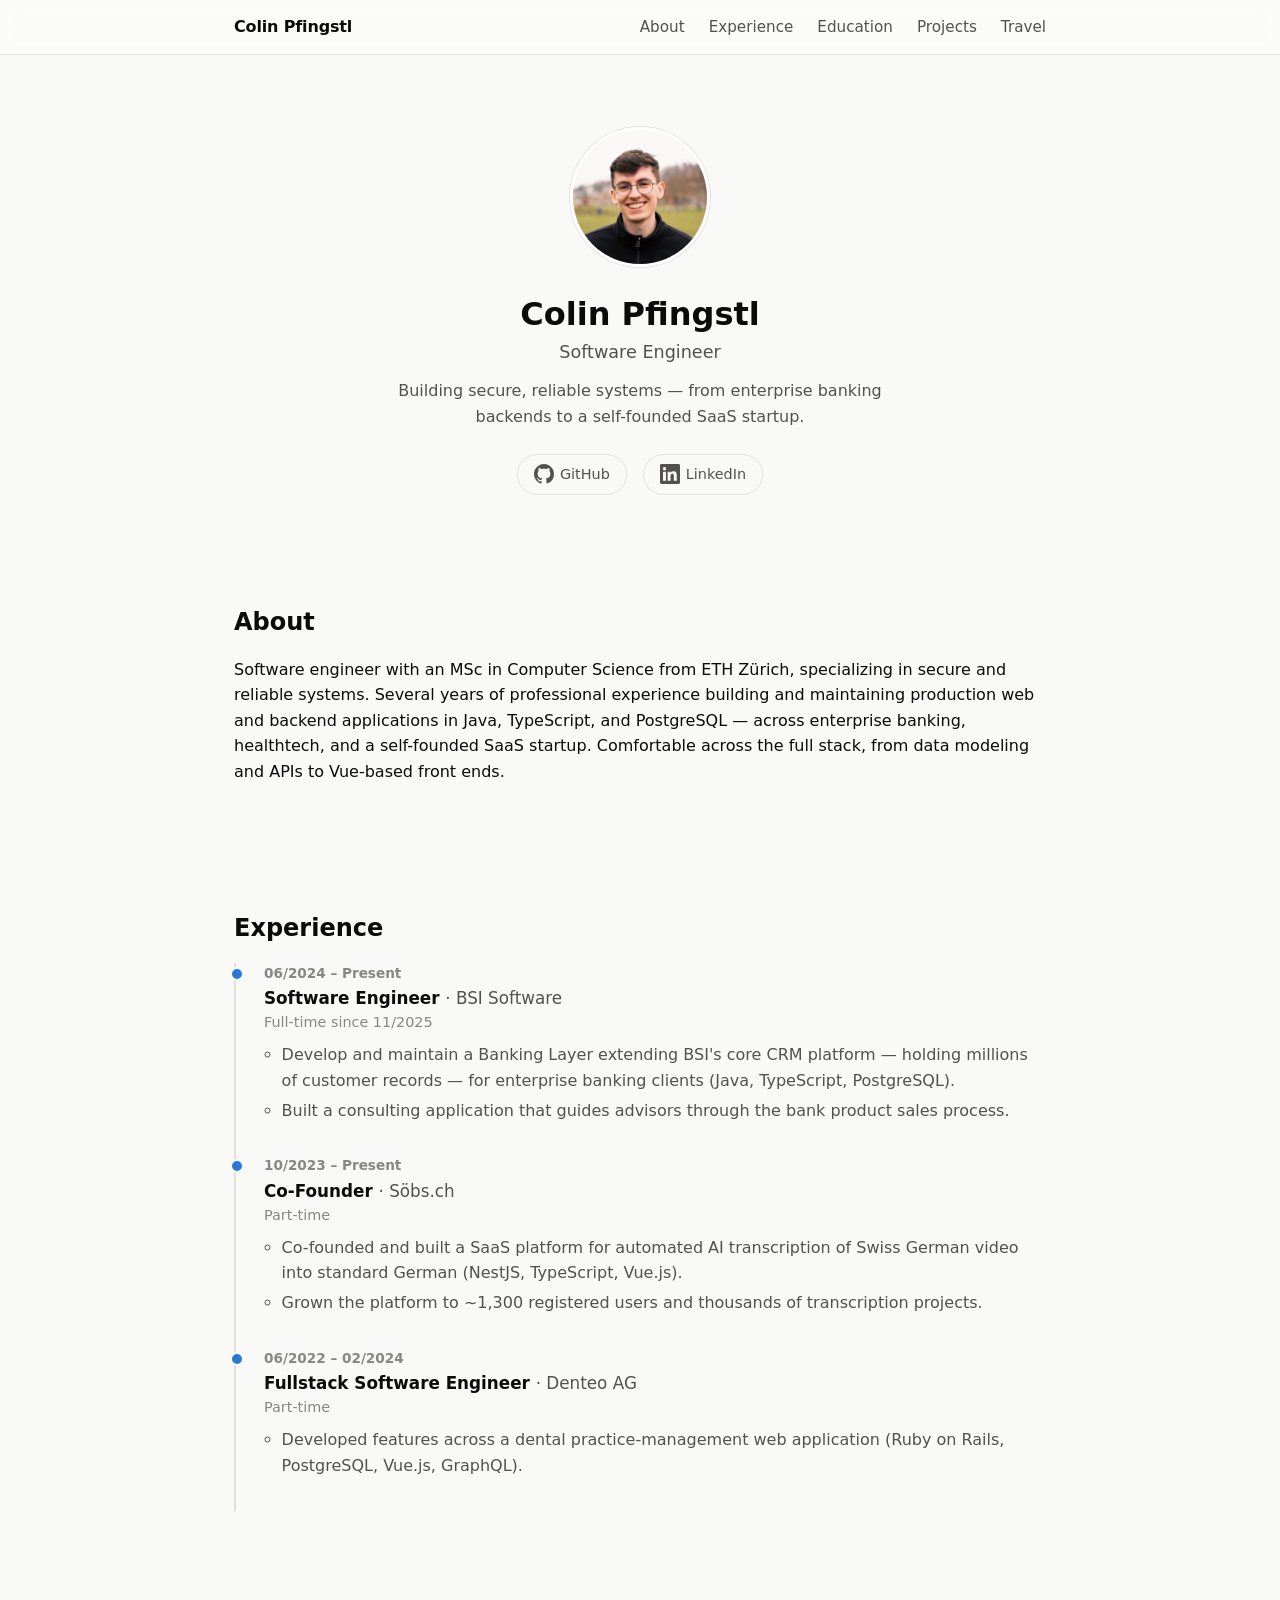
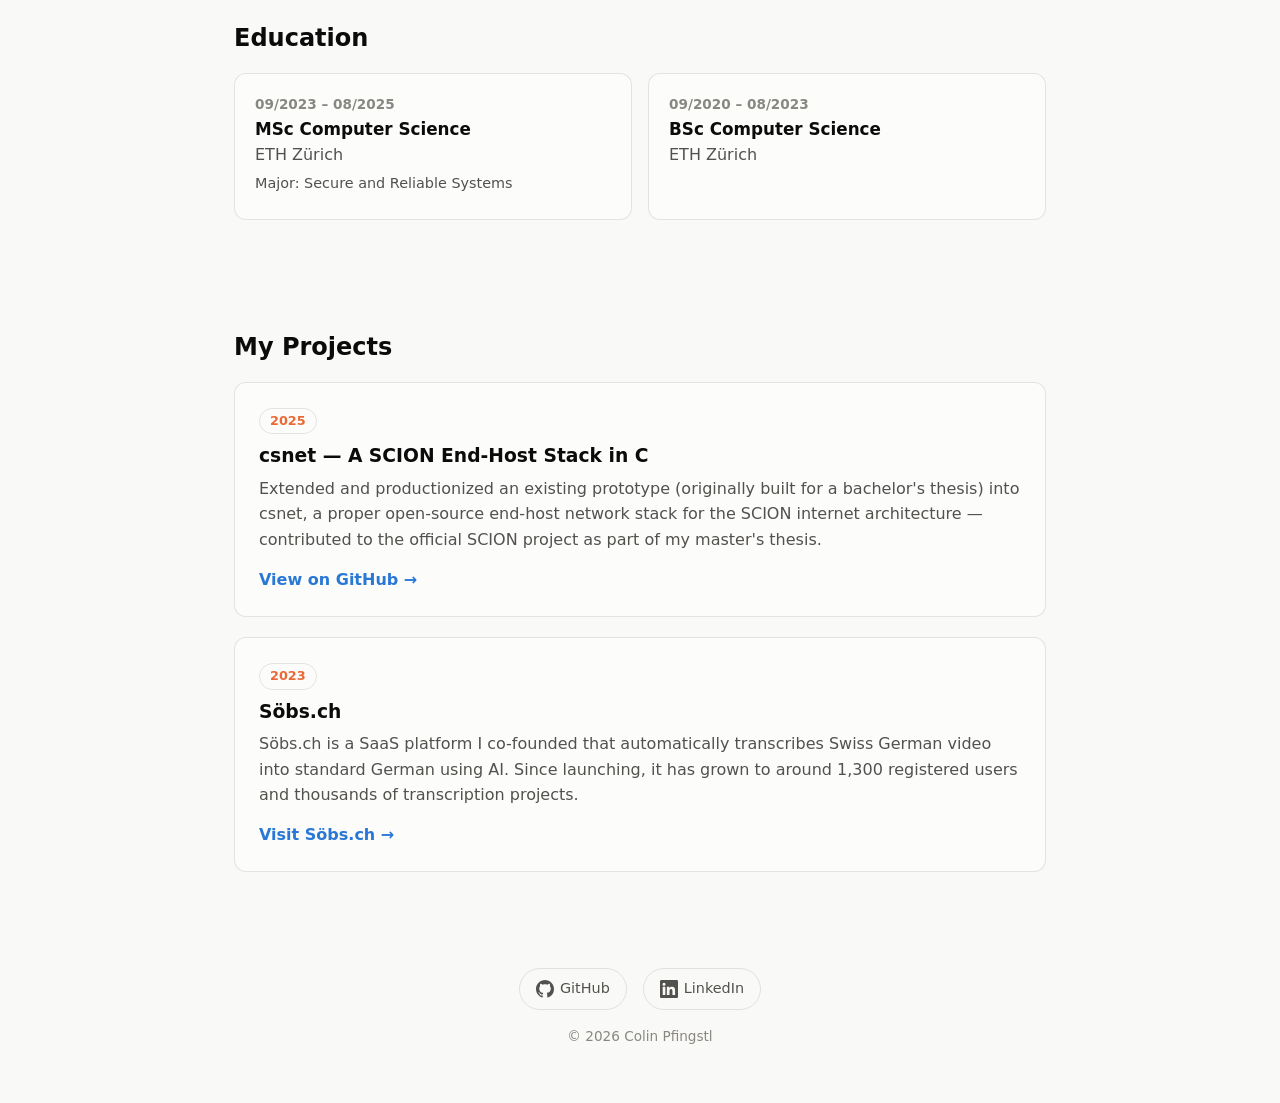
==== index.html @ 7fae69b7 "Create new personal webpage" ====
<!DOCTYPE html>
<html lang="en">
<head>
<meta charset="UTF-8">
<meta name="viewport" content="width=device-width, initial-scale=1.0">
<title>Colin Pfingstl — Software Engineer</title>
<meta name="description" content="Colin Pfingstl — Software Engineer with an MSc in Computer Science from ETH Zürich, building secure and reliable systems.">
<meta property="og:title" content="Colin Pfingstl — Software Engineer">
<meta property="og:description" content="Software engineer with an MSc in Computer Science from ETH Zürich. Experience across enterprise banking, healthtech, and a self-founded SaaS startup.">
<meta property="og:image" content="images/portrait.jpg">
<meta property="og:type" content="website">
<link rel="icon" href="images/favicon.svg" type="image/svg+xml">
<link rel="stylesheet" href="css/style.css">
</head>
<body>

<a class="skip-link" href="#main">Skip to content</a>

<nav class="site-nav">
  <div class="nav-inner">
    <a class="nav-brand" href="#top">Colin Pfingstl</a>
    <button class="nav-toggle" id="navToggle" aria-expanded="false" aria-controls="navLinks" aria-label="Toggle navigation">
      <span></span><span></span><span></span>
    </button>
    <ul class="nav-links" id="navLinks">
      <li><a href="#about">About</a></li>
      <li><a href="#experience">Experience</a></li>
      <li><a href="#education">Education</a></li>
      <li><a href="#projects">Projects</a></li>
      <li><a href="travel.html">Travel</a></li>
    </ul>
  </div>
</nav>

<header id="top" class="hero">
  <div class="hero-inner">
    <img class="hero-portrait" src="images/portrait.jpg" alt="Portrait of Colin Pfingstl" width="200" height="200">
    <h1>Colin Pfingstl</h1>
    <p class="hero-title">Software Engineer</p>
    <p class="hero-tagline">Building secure, reliable systems — from enterprise banking backends to a self-founded SaaS startup.</p>
    <ul class="social-links">
      <li>
        <a href="https://github.com/koflin" target="_blank" rel="noopener noreferrer" aria-label="GitHub profile">
          <svg viewBox="0 0 16 16" width="20" height="20" aria-hidden="true"><path fill="currentColor" d="M8 0C3.58 0 0 3.58 0 8c0 3.54 2.29 6.53 5.47 7.59.4.07.55-.17.55-.38 0-.19-.01-.82-.01-1.49-2.01.37-2.53-.49-2.69-.94-.09-.23-.48-.94-.82-1.13-.28-.15-.68-.52-.01-.53.63-.01 1.08.58 1.23.82.72 1.21 1.87.87 2.33.66.07-.52.28-.87.51-1.07-1.78-.2-3.64-.89-3.64-3.95 0-.87.31-1.59.82-2.15-.08-.2-.36-1.02.08-2.12 0 0 .67-.21 2.2.82.64-.18 1.32-.27 2-.27.68 0 1.36.09 2 .27 1.53-1.04 2.2-.82 2.2-.82.44 1.1.16 1.92.08 2.12.51.56.82 1.27.82 2.15 0 3.07-1.87 3.75-3.65 3.95.29.25.54.73.54 1.48 0 1.07-.01 1.93-.01 2.2 0 .21.15.46.55.38A8.01 8.01 0 0016 8c0-4.42-3.58-8-8-8z"/></svg>
          <span>GitHub</span>
        </a>
      </li>
      <li>
        <a href="https://www.linkedin.com/in/colin-pfingstl/" target="_blank" rel="noopener noreferrer" aria-label="LinkedIn profile">
          <svg viewBox="0 0 16 16" width="20" height="20" aria-hidden="true"><path fill="currentColor" d="M14.82 0H1.18C.53 0 0 .53 0 1.18v13.64C0 15.47.53 16 1.18 16h13.64c.65 0 1.18-.53 1.18-1.18V1.18C16 .53 15.47 0 14.82 0zM4.75 13.4H2.4V6.1h2.35v7.3zM3.58 5.1a1.36 1.36 0 110-2.72 1.36 1.36 0 010 2.72zm9.82 8.3h-2.35V9.85c0-.86-.02-1.96-1.2-1.96-1.2 0-1.39.94-1.39 1.9v3.61H6.1V6.1h2.26v1h.03c.31-.59 1.08-1.21 2.22-1.21 2.38 0 2.82 1.56 2.82 3.6v3.91z"/></svg>
          <span>LinkedIn</span>
        </a>
      </li>
    </ul>
  </div>
</header>

<main id="main">

  <section id="about" class="section">
    <div class="section-inner">
      <h2>About</h2>
      <p>Software engineer with an MSc in Computer Science from ETH Zürich, specializing in secure and reliable systems. Several years of professional experience building and maintaining production web and backend applications in Java, TypeScript, and PostgreSQL — across enterprise banking, healthtech, and a self-founded SaaS startup. Comfortable across the full stack, from data modeling and APIs to Vue-based front ends.</p>
    </div>
  </section>

  <section id="experience" class="section">
    <div class="section-inner">
      <h2>Experience</h2>
      <ol class="timeline">
        <li class="timeline-item">
          <div class="timeline-dates">06/2024 – Present</div>
          <div class="timeline-content">
            <h3>Software Engineer <span class="timeline-org">· BSI Software</span></h3>
            <p class="timeline-meta">Full-time since 11/2025</p>
            <ul>
              <li>Develop and maintain a Banking Layer extending BSI's core CRM platform — holding millions of customer records — for enterprise banking clients (Java, TypeScript, PostgreSQL).</li>
              <li>Built a consulting application that guides advisors through the bank product sales process.</li>
            </ul>
          </div>
        </li>
        <li class="timeline-item">
          <div class="timeline-dates">10/2023 – Present</div>
          <div class="timeline-content">
            <h3>Co-Founder <span class="timeline-org">· Söbs.ch</span></h3>
            <p class="timeline-meta">Part-time</p>
            <ul>
              <li>Co-founded and built a SaaS platform for automated AI transcription of Swiss German video into standard German (NestJS, TypeScript, Vue.js).</li>
              <li>Grown the platform to ~1,300 registered users and thousands of transcription projects.</li>
            </ul>
          </div>
        </li>
        <li class="timeline-item">
          <div class="timeline-dates">06/2022 – 02/2024</div>
          <div class="timeline-content">
            <h3>Fullstack Software Engineer <span class="timeline-org">· Denteo AG</span></h3>
            <p class="timeline-meta">Part-time</p>
            <ul>
              <li>Developed features across a dental practice-management web application (Ruby on Rails, PostgreSQL, Vue.js, GraphQL).</li>
            </ul>
          </div>
        </li>
      </ol>
    </div>
  </section>

  <section id="education" class="section">
    <div class="section-inner">
      <h2>Education</h2>
      <div class="edu-grid">
        <div class="edu-card">
          <div class="timeline-dates">09/2023 – 08/2025</div>
          <h3>MSc Computer Science</h3>
          <p class="timeline-org">ETH Zürich</p>
          <p class="timeline-meta">Major: Secure and Reliable Systems</p>
        </div>
        <div class="edu-card">
          <div class="timeline-dates">09/2020 – 08/2023</div>
          <h3>BSc Computer Science</h3>
          <p class="timeline-org">ETH Zürich</p>
        </div>
      </div>
    </div>
  </section>

  <section id="projects" class="section">
    <div class="section-inner">
      <h2>My Projects</h2>
      <div class="project-card">
        <div class="project-year">2025</div>
        <h3>csnet — A SCION End-Host Stack in C</h3>
        <p>Extended and productionized an existing prototype (originally built for a bachelor's thesis) into csnet, a proper open-source end-host network stack for the SCION internet architecture — contributed to the official SCION project as part of my master's thesis.</p>
        <a class="project-link" href="https://github.com/scionproto-contrib/csnet" target="_blank" rel="noopener noreferrer">View on GitHub →</a>
      </div>
      <div class="project-card">
        <div class="project-year">2023</div>
        <h3>Söbs.ch</h3>
        <p>Söbs.ch is a SaaS platform I co-founded that automatically transcribes Swiss German video into standard German using AI. Since launching, it has grown to around 1,300 registered users and thousands of transcription projects.</p>
        <a class="project-link" href="https://soebs.ch" target="_blank" rel="noopener noreferrer">Visit Söbs.ch →</a>
      </div>
    </div>
  </section>

</main>

<footer class="site-footer">
  <ul class="social-links">
    <li>
      <a href="https://github.com/koflin" target="_blank" rel="noopener noreferrer" aria-label="GitHub profile">
        <svg viewBox="0 0 16 16" width="18" height="18" aria-hidden="true"><path fill="currentColor" d="M8 0C3.58 0 0 3.58 0 8c0 3.54 2.29 6.53 5.47 7.59.4.07.55-.17.55-.38 0-.19-.01-.82-.01-1.49-2.01.37-2.53-.49-2.69-.94-.09-.23-.48-.94-.82-1.13-.28-.15-.68-.52-.01-.53.63-.01 1.08.58 1.23.82.72 1.21 1.87.87 2.33.66.07-.52.28-.87.51-1.07-1.78-.2-3.64-.89-3.64-3.95 0-.87.31-1.59.82-2.15-.08-.2-.36-1.02.08-2.12 0 0 .67-.21 2.2.82.64-.18 1.32-.27 2-.27.68 0 1.36.09 2 .27 1.53-1.04 2.2-.82 2.2-.82.44 1.1.16 1.92.08 2.12.51.56.82 1.27.82 2.15 0 3.07-1.87 3.75-3.65 3.95.29.25.54.73.54 1.48 0 1.07-.01 1.93-.01 2.2 0 .21.15.46.55.38A8.01 8.01 0 0016 8c0-4.42-3.58-8-8-8z"/></svg>
        <span>GitHub</span>
      </a>
    </li>
    <li>
      <a href="https://www.linkedin.com/in/colin-pfingstl/" target="_blank" rel="noopener noreferrer" aria-label="LinkedIn profile">
        <svg viewBox="0 0 16 16" width="18" height="18" aria-hidden="true"><path fill="currentColor" d="M14.82 0H1.18C.53 0 0 .53 0 1.18v13.64C0 15.47.53 16 1.18 16h13.64c.65 0 1.18-.53 1.18-1.18V1.18C16 .53 15.47 0 14.82 0zM4.75 13.4H2.4V6.1h2.35v7.3zM3.58 5.1a1.36 1.36 0 110-2.72 1.36 1.36 0 010 2.72zm9.82 8.3h-2.35V9.85c0-.86-.02-1.96-1.2-1.96-1.2 0-1.39.94-1.39 1.9v3.61H6.1V6.1h2.26v1h.03c.31-.59 1.08-1.21 2.22-1.21 2.38 0 2.82 1.56 2.82 3.6v3.91z"/></svg>
        <span>LinkedIn</span>
      </a>
    </li>
  </ul>
  <p>&copy; 2026 Colin Pfingstl</p>
</footer>

<script src="js/main.js"></script>
</body>
</html>
---- css/style.css ----
/* ---------- design tokens ---------- */
:root {
  color-scheme: light;
  --page-bg: #f9f9f7;
  --surface: #fcfcfb;
  --surface-raised: #ffffff;
  --text-primary: #0b0b0b;
  --text-secondary: #52514e;
  --text-muted: #898781;
  --border: rgba(11, 11, 11, 0.1);
  --gridline: #e1e0d9;
  --series-lang: #2a78d6;
  --series-infra: #eb6834;
  --series-interest: #1baf7a;
  --radius: 12px;
  --max-width: 860px;
}

@media (prefers-color-scheme: dark) {
  :root {
    color-scheme: dark;
    --page-bg: #0d0d0d;
    --surface: #1a1a19;
    --surface-raised: #202020;
    --text-primary: #ffffff;
    --text-secondary: #c3c2b7;
    --text-muted: #898781;
    --border: rgba(255, 255, 255, 0.1);
    --gridline: #2c2c2a;
    --series-lang: #3987e5;
    --series-infra: #d95926;
    --series-interest: #199e70;
  }
}

* {
  box-sizing: border-box;
}

html {
  scroll-behavior: smooth;
}

body {
  margin: 0;
  background: var(--page-bg);
  color: var(--text-primary);
  font-family: system-ui, -apple-system, "Segoe UI", sans-serif;
  line-height: 1.6;
  -webkit-font-smoothing: antialiased;
}

a {
  color: inherit;
}

.skip-link {
  position: absolute;
  left: -999px;
  top: 0;
}
.skip-link:focus {
  left: 0;
  background: var(--surface);
  padding: 8px 12px;
  z-index: 200;
}

.section-inner {
  max-width: var(--max-width);
  margin: 0 auto;
  padding: 0 24px;
}

h1, h2, h3 {
  line-height: 1.25;
}

/* ---------- nav ---------- */
.site-nav {
  position: sticky;
  top: 0;
  z-index: 100;
  background: color-mix(in srgb, var(--surface) 85%, transparent);
  backdrop-filter: blur(8px);
  border-bottom: 1px solid var(--border);
}

.nav-inner {
  max-width: var(--max-width);
  margin: 0 auto;
  padding: 14px 24px;
  display: flex;
  align-items: center;
  justify-content: space-between;
}

.nav-brand {
  font-weight: 600;
  text-decoration: none;
  letter-spacing: -0.01em;
}

.nav-links {
  list-style: none;
  display: flex;
  gap: 24px;
  margin: 0;
  padding: 0;
}

.nav-links a {
  text-decoration: none;
  color: var(--text-secondary);
  font-size: 0.95rem;
}
.nav-links a:hover {
  color: var(--text-primary);
}

.nav-toggle {
  display: none;
  flex-direction: column;
  gap: 4px;
  background: none;
  border: none;
  cursor: pointer;
  padding: 6px;
}
.nav-toggle span {
  width: 22px;
  height: 2px;
  background: var(--text-primary);
}

@media (max-width: 680px) {
  .nav-inner {
    flex-wrap: wrap;
  }
  .nav-toggle {
    display: flex;
  }
  .nav-links {
    flex: 1 1 100%;
    order: 3;
    flex-direction: column;
    gap: 0;
    background: var(--surface);
    border-bottom: 1px solid var(--border);
    max-height: 0;
    overflow: hidden;
    transition: max-height 0.25s ease;
  }
  .nav-links.is-open {
    max-height: 320px;
  }
  .nav-links a {
    display: block;
    padding: 14px 24px;
    border-top: 1px solid var(--border);
  }
}

/* ---------- hero ---------- */
.hero {
  text-align: center;
  padding: 72px 24px 56px;
}

.hero-inner {
  max-width: var(--max-width);
  margin: 0 auto;
}

.hero-portrait {
  width: 140px;
  height: 140px;
  border-radius: 50%;
  object-fit: cover;
  border: 3px solid var(--surface-raised);
  box-shadow: 0 0 0 1px var(--border);
  margin-bottom: 20px;
}

.hero h1 {
  margin: 0 0 4px;
  font-size: 2rem;
}

.hero-title {
  margin: 0 0 12px;
  color: var(--text-secondary);
  font-size: 1.1rem;
}

.hero-tagline {
  max-width: 520px;
  margin: 0 auto 24px;
  color: var(--text-secondary);
}

.social-links {
  list-style: none;
  display: flex;
  justify-content: center;
  gap: 16px;
  margin: 0;
  padding: 0;
}

.social-links a {
  display: inline-flex;
  align-items: center;
  gap: 6px;
  text-decoration: none;
  color: var(--text-secondary);
  border: 1px solid var(--border);
  border-radius: 999px;
  padding: 8px 16px;
  font-size: 0.9rem;
  transition: color 0.15s, border-color 0.15s;
}
.social-links a:hover {
  color: var(--text-primary);
  border-color: var(--text-secondary);
}

/* ---------- sections ---------- */
.section {
  padding: 56px 0;
  opacity: 0;
  transform: translateY(12px);
  transition: opacity 0.5s ease, transform 0.5s ease;
}
.section.is-visible {
  opacity: 1;
  transform: none;
}

.section h2 {
  font-size: 1.5rem;
  margin: 0 0 20px;
}

.section-intro {
  color: var(--text-secondary);
  margin-top: -8px;
}

/* ---------- timeline ---------- */
.timeline {
  list-style: none;
  margin: 0;
  padding: 0;
  border-left: 2px solid var(--gridline);
}

.timeline-item {
  position: relative;
  padding: 0 0 28px 28px;
  opacity: 0;
  transform: translateY(10px);
  transition: opacity 0.5s ease, transform 0.5s ease;
}
.timeline-item.is-visible {
  opacity: 1;
  transform: none;
}

.timeline-item::before {
  content: "";
  position: absolute;
  left: -6px;
  top: 4px;
  width: 10px;
  height: 10px;
  border-radius: 50%;
  background: var(--series-lang);
  border: 2px solid var(--page-bg);
}

.timeline-dates {
  font-size: 0.85rem;
  color: var(--text-muted);
  font-weight: 600;
  margin-bottom: 4px;
}

.timeline-content h3 {
  margin: 0 0 2px;
  font-size: 1.05rem;
}

.timeline-org {
  color: var(--text-secondary);
  font-weight: 400;
}

.timeline-meta {
  margin: 0 0 8px;
  color: var(--text-muted);
  font-size: 0.9rem;
}

.timeline-content ul {
  margin: 0;
  padding-left: 1.1em;
  color: var(--text-secondary);
}
.timeline-content li {
  margin-bottom: 4px;
}

/* ---------- education ---------- */
.edu-grid {
  display: grid;
  grid-template-columns: 1fr 1fr;
  gap: 16px;
}
@media (max-width: 600px) {
  .edu-grid {
    grid-template-columns: 1fr;
  }
}

.edu-card {
  background: var(--surface);
  border: 1px solid var(--border);
  border-radius: var(--radius);
  padding: 20px;
  opacity: 0;
  transform: translateY(10px);
  transition: opacity 0.5s ease, transform 0.5s ease;
}
.edu-card.is-visible {
  opacity: 1;
  transform: none;
}
.edu-card h3 {
  margin: 4px 0 2px;
  font-size: 1.05rem;
}
.edu-card p {
  margin: 0 0 4px;
  color: var(--text-secondary);
}

/* ---------- project card ---------- */
.project-card {
  background: var(--surface);
  border: 1px solid var(--border);
  border-radius: var(--radius);
  padding: 24px;
  position: relative;
  opacity: 0;
  transform: translateY(10px);
  transition: opacity 0.5s ease, transform 0.5s ease;
}
.project-card + .project-card {
  margin-top: 20px;
}
.project-card.is-visible {
  opacity: 1;
  transform: none;
}

.project-year {
  display: inline-block;
  font-size: 0.8rem;
  font-weight: 600;
  color: var(--series-infra);
  border: 1px solid var(--border);
  border-radius: 999px;
  padding: 2px 10px;
  margin-bottom: 10px;
}

.project-card h3 {
  margin: 0 0 8px;
}

.project-card p {
  color: var(--text-secondary);
  margin: 0 0 14px;
}

.project-link {
  text-decoration: none;
  font-weight: 600;
  color: var(--series-lang);
}
.project-link:hover {
  text-decoration: underline;
}

/* ---------- footer ---------- */
.site-footer {
  text-align: center;
  padding: 40px 24px 56px;
  color: var(--text-muted);
}
.site-footer .social-links {
  margin-bottom: 16px;
}
.site-footer p {
  margin: 0;
  font-size: 0.85rem;
}
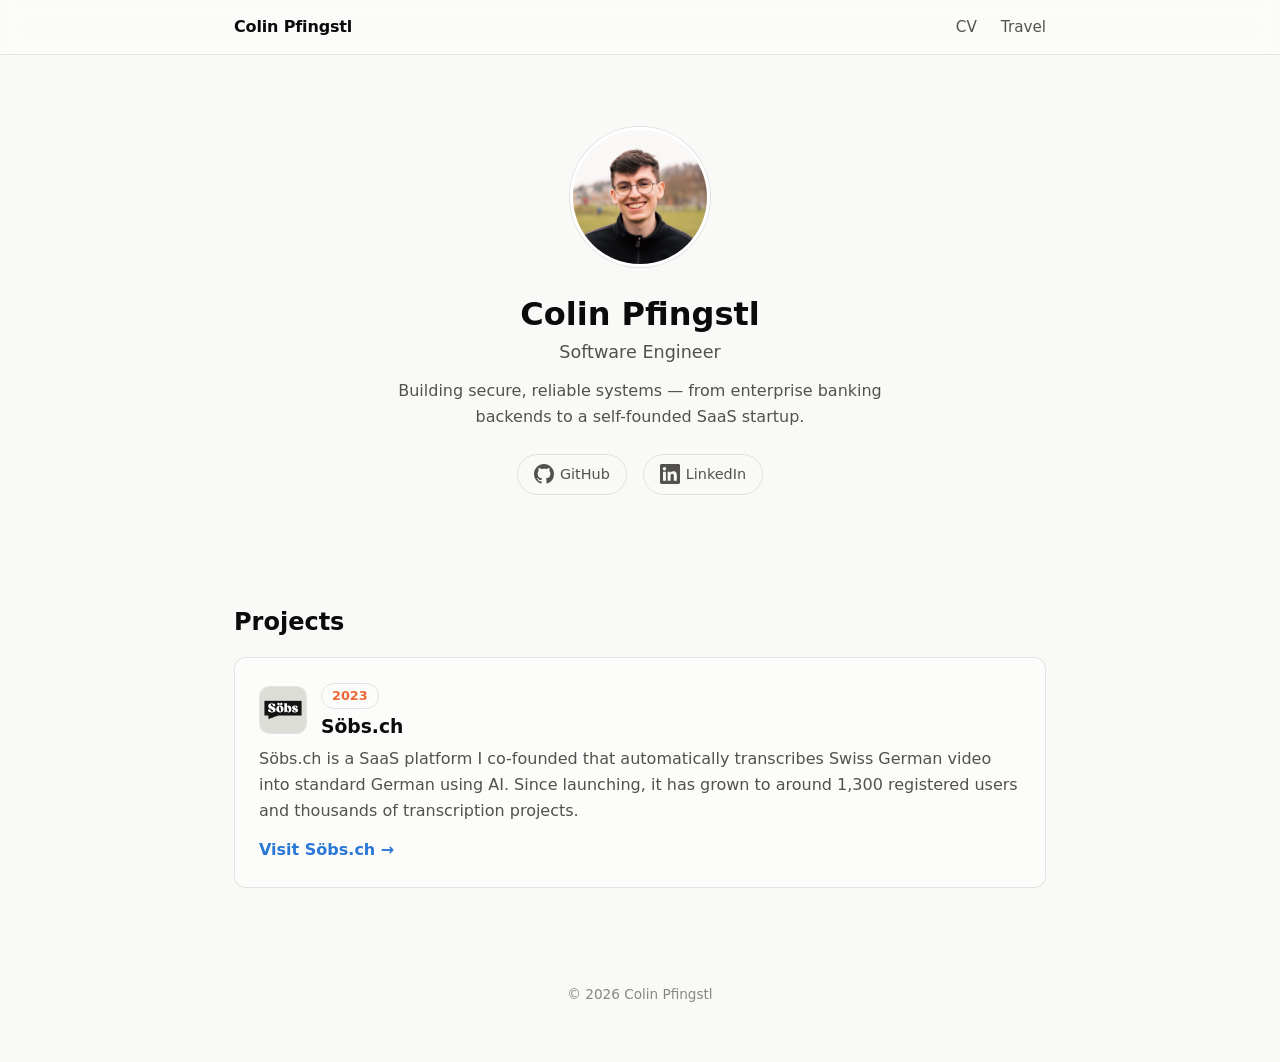
==== commit a81b5791: "Separate main page and CV" ====
--- a/index.html
+++ b/index.html
@@ -18,21 +18,19 @@
 
 <nav class="site-nav">
   <div class="nav-inner">
-    <a class="nav-brand" href="#top">Colin Pfingstl</a>
+    <a class="nav-brand" href="index.html">Colin Pfingstl</a>
     <button class="nav-toggle" id="navToggle" aria-expanded="false" aria-controls="navLinks" aria-label="Toggle navigation">
       <span></span><span></span><span></span>
     </button>
     <ul class="nav-links" id="navLinks">
-      <li><a href="#about">About</a></li>
-      <li><a href="#experience">Experience</a></li>
-      <li><a href="#education">Education</a></li>
-      <li><a href="#projects">Projects</a></li>
+      <li><a href="cv.html">CV</a></li>
       <li><a href="travel.html">Travel</a></li>
     </ul>
   </div>
 </nav>
 
-<header id="top" class="hero">
+<main id="main">
+  <div class="hero">
   <div class="hero-inner">
     <img class="hero-portrait" src="images/portrait.jpg" alt="Portrait of Colin Pfingstl" width="200" height="200">
     <h1>Colin Pfingstl</h1>
@@ -53,111 +51,27 @@
       </li>
     </ul>
   </div>
-</header>
-
-<main id="main">
-
-  <section id="about" class="section">
-    <div class="section-inner">
-      <h2>About</h2>
-      <p>Software engineer with an MSc in Computer Science from ETH Zürich, specializing in secure and reliable systems. Several years of professional experience building and maintaining production web and backend applications in Java, TypeScript, and PostgreSQL — across enterprise banking, healthtech, and a self-founded SaaS startup. Comfortable across the full stack, from data modeling and APIs to Vue-based front ends.</p>
-    </div>
-  </section>
-
-  <section id="experience" class="section">
-    <div class="section-inner">
-      <h2>Experience</h2>
-      <ol class="timeline">
-        <li class="timeline-item">
-          <div class="timeline-dates">06/2024 – Present</div>
-          <div class="timeline-content">
-            <h3>Software Engineer <span class="timeline-org">· BSI Software</span></h3>
-            <p class="timeline-meta">Full-time since 11/2025</p>
-            <ul>
-              <li>Develop and maintain a Banking Layer extending BSI's core CRM platform — holding millions of customer records — for enterprise banking clients (Java, TypeScript, PostgreSQL).</li>
-              <li>Built a consulting application that guides advisors through the bank product sales process.</li>
-            </ul>
-          </div>
-        </li>
-        <li class="timeline-item">
-          <div class="timeline-dates">10/2023 – Present</div>
-          <div class="timeline-content">
-            <h3>Co-Founder <span class="timeline-org">· Söbs.ch</span></h3>
-            <p class="timeline-meta">Part-time</p>
-            <ul>
-              <li>Co-founded and built a SaaS platform for automated AI transcription of Swiss German video into standard German (NestJS, TypeScript, Vue.js).</li>
-              <li>Grown the platform to ~1,300 registered users and thousands of transcription projects.</li>
-            </ul>
-          </div>
-        </li>
-        <li class="timeline-item">
-          <div class="timeline-dates">06/2022 – 02/2024</div>
-          <div class="timeline-content">
-            <h3>Fullstack Software Engineer <span class="timeline-org">· Denteo AG</span></h3>
-            <p class="timeline-meta">Part-time</p>
-            <ul>
-              <li>Developed features across a dental practice-management web application (Ruby on Rails, PostgreSQL, Vue.js, GraphQL).</li>
-            </ul>
-          </div>
-        </li>
-      </ol>
-    </div>
-  </section>
-
-  <section id="education" class="section">
-    <div class="section-inner">
-      <h2>Education</h2>
-      <div class="edu-grid">
-        <div class="edu-card">
-          <div class="timeline-dates">09/2023 – 08/2025</div>
-          <h3>MSc Computer Science</h3>
-          <p class="timeline-org">ETH Zürich</p>
-          <p class="timeline-meta">Major: Secure and Reliable Systems</p>
-        </div>
-        <div class="edu-card">
-          <div class="timeline-dates">09/2020 – 08/2023</div>
-          <h3>BSc Computer Science</h3>
-          <p class="timeline-org">ETH Zürich</p>
-        </div>
-      </div>
-    </div>
-  </section>
+  </div>
 
   <section id="projects" class="section">
     <div class="section-inner">
-      <h2>My Projects</h2>
+      <h2>Projects</h2>
       <div class="project-card">
-        <div class="project-year">2025</div>
-        <h3>csnet — A SCION End-Host Stack in C</h3>
-        <p>Extended and productionized an existing prototype (originally built for a bachelor's thesis) into csnet, a proper open-source end-host network stack for the SCION internet architecture — contributed to the official SCION project as part of my master's thesis.</p>
-        <a class="project-link" href="https://github.com/scionproto-contrib/csnet" target="_blank" rel="noopener noreferrer">View on GitHub →</a>
-      </div>
-      <div class="project-card">
-        <div class="project-year">2023</div>
-        <h3>Söbs.ch</h3>
+        <div class="project-card-header">
+          <img class="project-logo" src="images/söbs_logo.webp" alt="Söbs.ch logo" width="48" height="48">
+          <div>
+            <div class="project-year">2023</div>
+            <h3>Söbs.ch</h3>
+          </div>
+        </div>
         <p>Söbs.ch is a SaaS platform I co-founded that automatically transcribes Swiss German video into standard German using AI. Since launching, it has grown to around 1,300 registered users and thousands of transcription projects.</p>
         <a class="project-link" href="https://soebs.ch" target="_blank" rel="noopener noreferrer">Visit Söbs.ch →</a>
       </div>
     </div>
   </section>
-
 </main>
 
 <footer class="site-footer">
-  <ul class="social-links">
-    <li>
-      <a href="https://github.com/koflin" target="_blank" rel="noopener noreferrer" aria-label="GitHub profile">
-        <svg viewBox="0 0 16 16" width="18" height="18" aria-hidden="true"><path fill="currentColor" d="M8 0C3.58 0 0 3.58 0 8c0 3.54 2.29 6.53 5.47 7.59.4.07.55-.17.55-.38 0-.19-.01-.82-.01-1.49-2.01.37-2.53-.49-2.69-.94-.09-.23-.48-.94-.82-1.13-.28-.15-.68-.52-.01-.53.63-.01 1.08.58 1.23.82.72 1.21 1.87.87 2.33.66.07-.52.28-.87.51-1.07-1.78-.2-3.64-.89-3.64-3.95 0-.87.31-1.59.82-2.15-.08-.2-.36-1.02.08-2.12 0 0 .67-.21 2.2.82.64-.18 1.32-.27 2-.27.68 0 1.36.09 2 .27 1.53-1.04 2.2-.82 2.2-.82.44 1.1.16 1.92.08 2.12.51.56.82 1.27.82 2.15 0 3.07-1.87 3.75-3.65 3.95.29.25.54.73.54 1.48 0 1.07-.01 1.93-.01 2.2 0 .21.15.46.55.38A8.01 8.01 0 0016 8c0-4.42-3.58-8-8-8z"/></svg>
-        <span>GitHub</span>
-      </a>
-    </li>
-    <li>
-      <a href="https://www.linkedin.com/in/colin-pfingstl/" target="_blank" rel="noopener noreferrer" aria-label="LinkedIn profile">
-        <svg viewBox="0 0 16 16" width="18" height="18" aria-hidden="true"><path fill="currentColor" d="M14.82 0H1.18C.53 0 0 .53 0 1.18v13.64C0 15.47.53 16 1.18 16h13.64c.65 0 1.18-.53 1.18-1.18V1.18C16 .53 15.47 0 14.82 0zM4.75 13.4H2.4V6.1h2.35v7.3zM3.58 5.1a1.36 1.36 0 110-2.72 1.36 1.36 0 010 2.72zm9.82 8.3h-2.35V9.85c0-.86-.02-1.96-1.2-1.96-1.2 0-1.39.94-1.39 1.9v3.61H6.1V6.1h2.26v1h.03c.31-.59 1.08-1.21 2.22-1.21 2.38 0 2.82 1.56 2.82 3.6v3.91z"/></svg>
-        <span>LinkedIn</span>
-      </a>
-    </li>
-  </ul>
   <p>&copy; 2026 Colin Pfingstl</p>
 </footer>
 
--- a/css/style.css
+++ b/css/style.css
@@ -37,8 +37,10 @@
   box-sizing: border-box;
 }
 
-html {
-  scroll-behavior: smooth;
+@media (prefers-reduced-motion: no-preference) {
+  html {
+    scroll-behavior: smooth;
+  }
 }
 
 body {
@@ -225,6 +227,13 @@
   border-color: var(--text-secondary);
 }
 
+.cv-hero {
+  padding: 56px 24px 32px;
+}
+.cv-hero h1 {
+  margin: 0 0 6px;
+}
+
 /* ---------- sections ---------- */
 .section {
   padding: 56px 0;
@@ -372,11 +381,27 @@
   border: 1px solid var(--border);
   border-radius: 999px;
   padding: 2px 10px;
-  margin-bottom: 10px;
+  margin-bottom: 6px;
+}
+
+.project-card-header {
+  display: flex;
+  align-items: center;
+  gap: 14px;
+  margin-bottom: 8px;
+}
+
+.project-logo {
+  width: 48px;
+  height: 48px;
+  border-radius: 10px;
+  object-fit: cover;
+  border: 1px solid var(--border);
+  flex-shrink: 0;
 }
 
 .project-card h3 {
-  margin: 0 0 8px;
+  margin: 0;
 }
 
 .project-card p {
